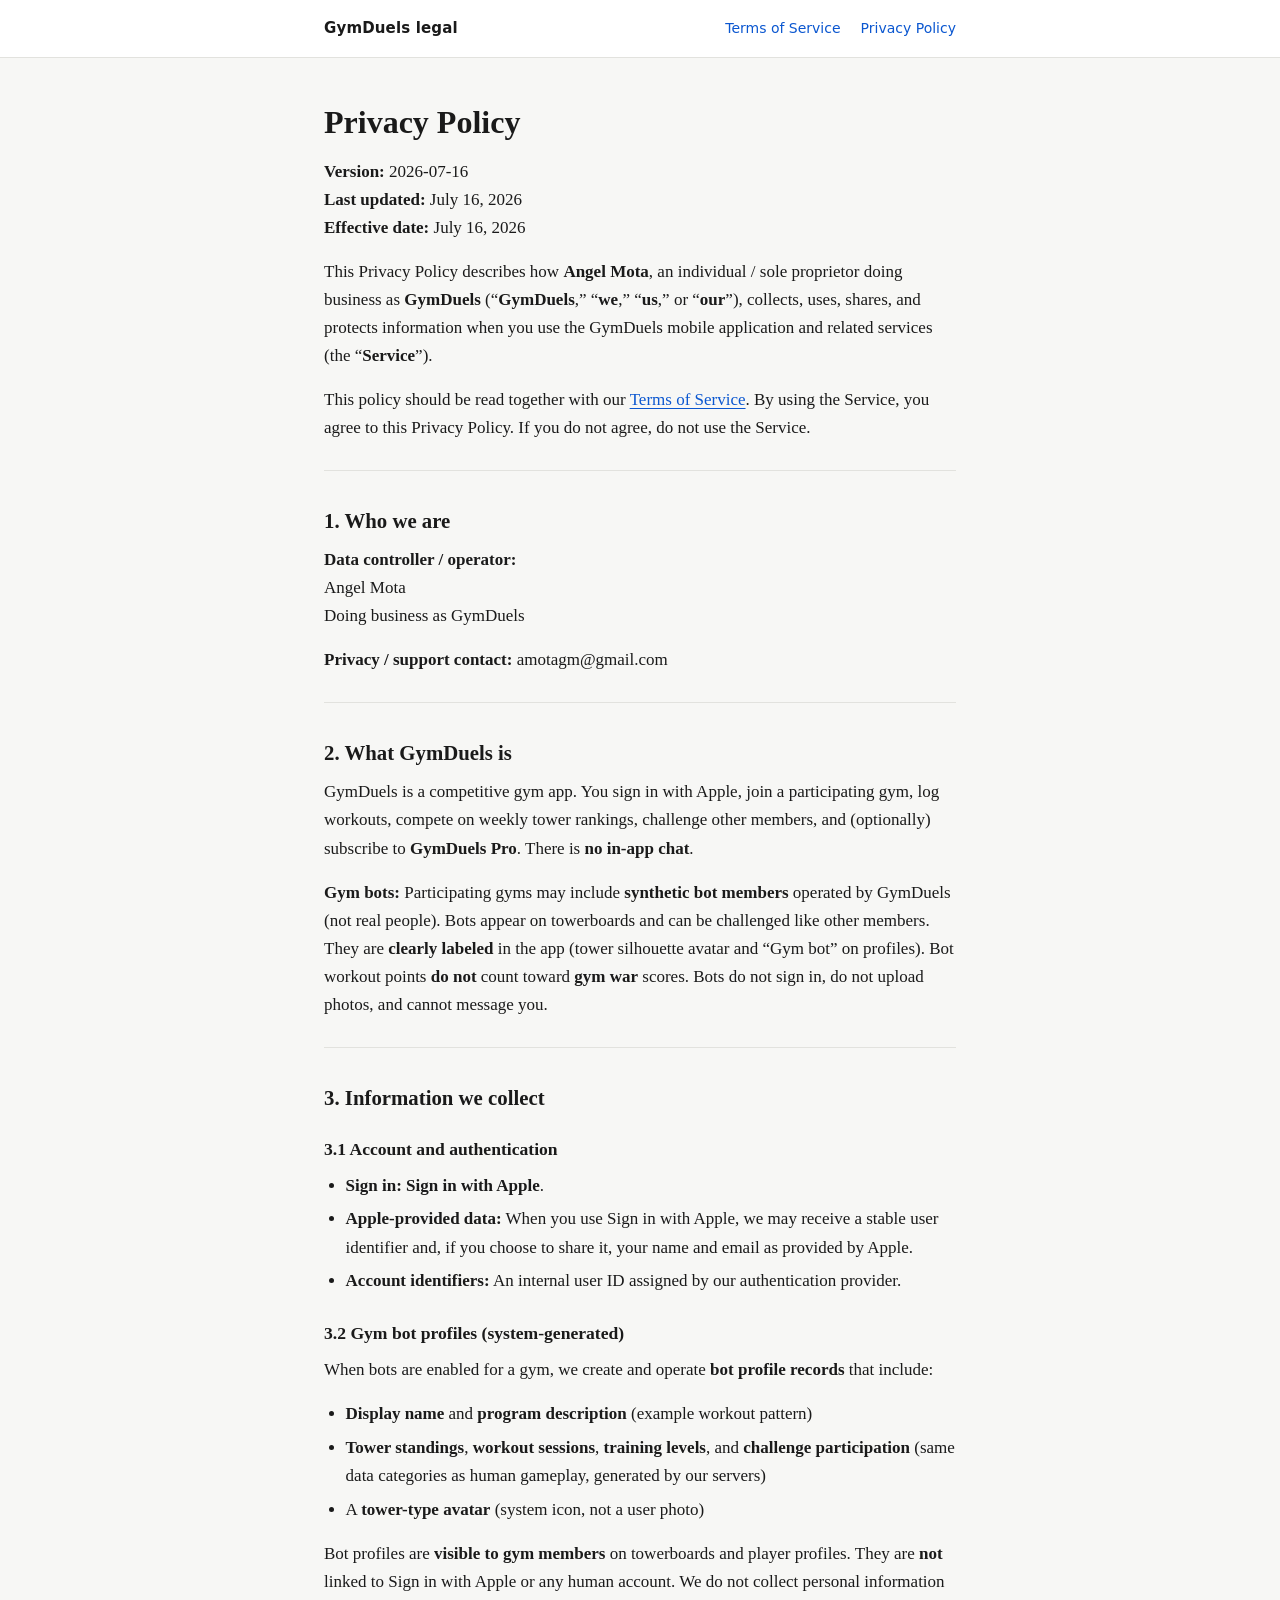
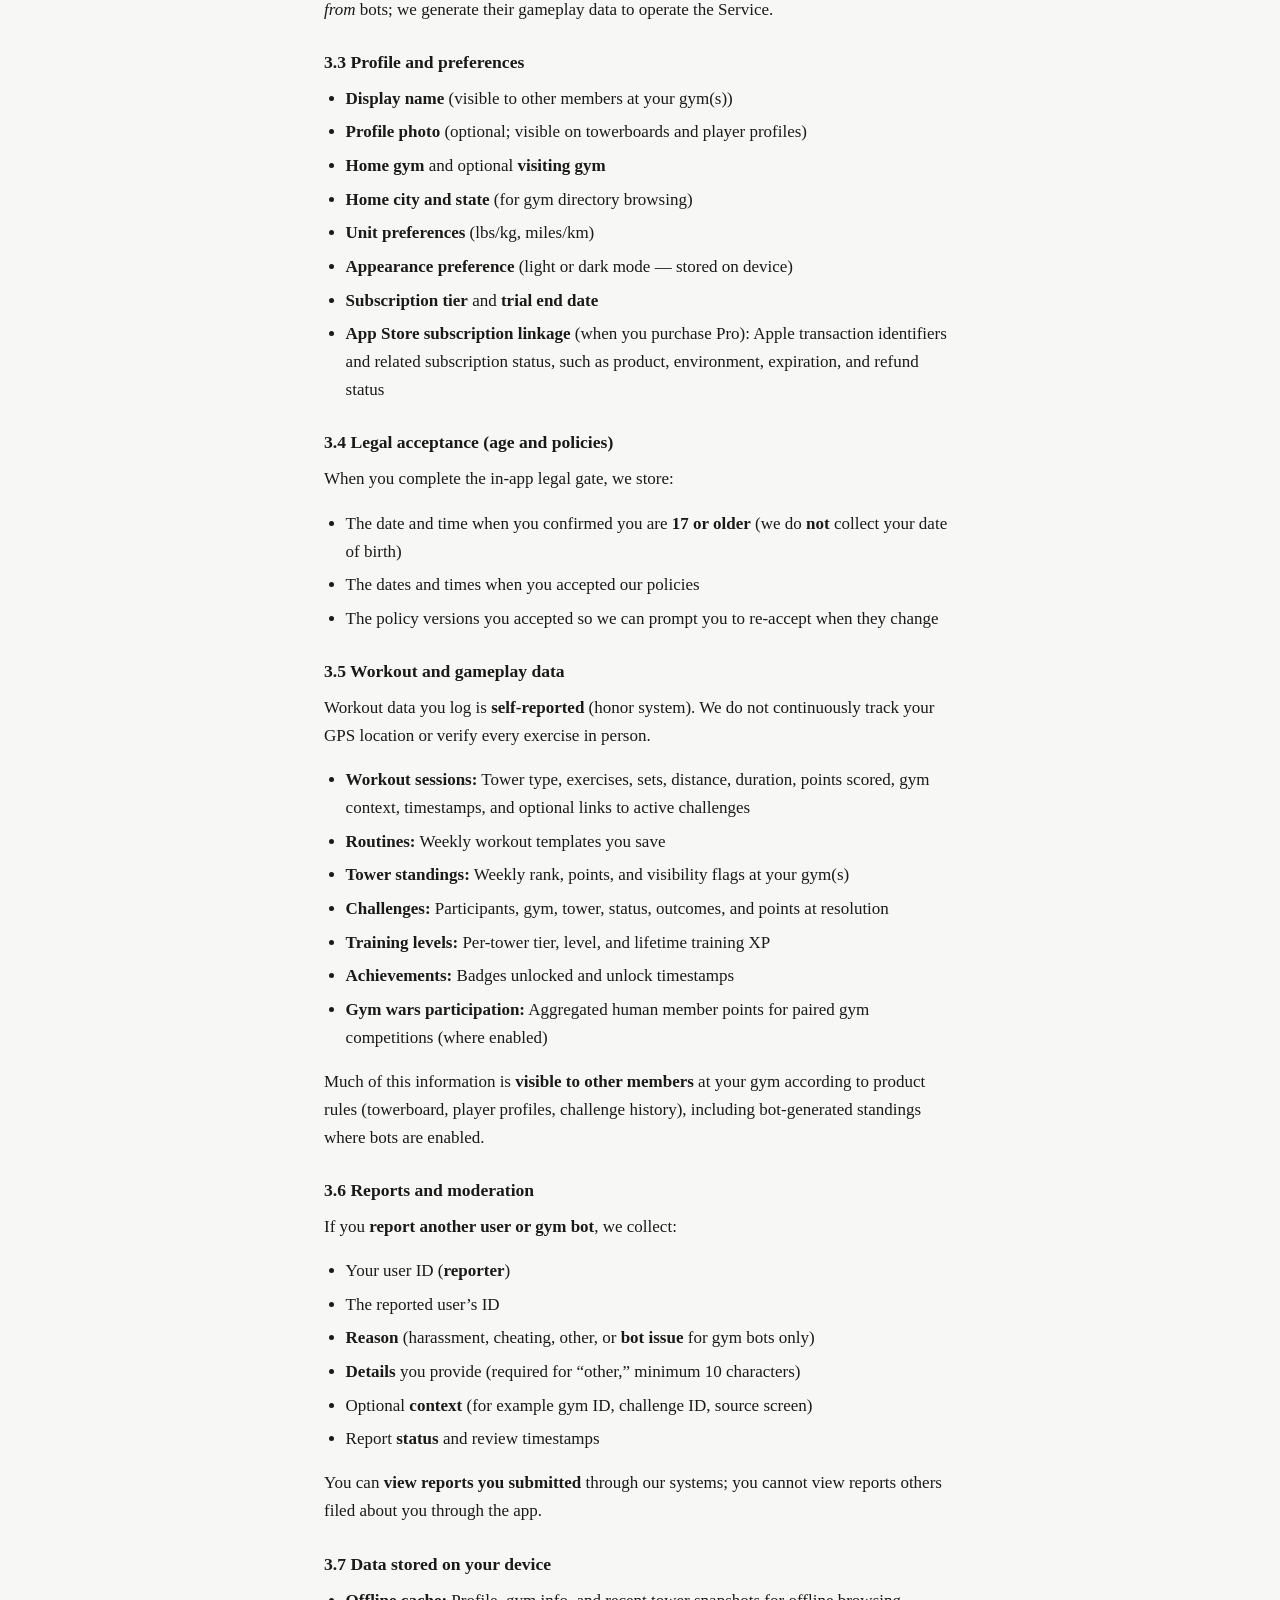
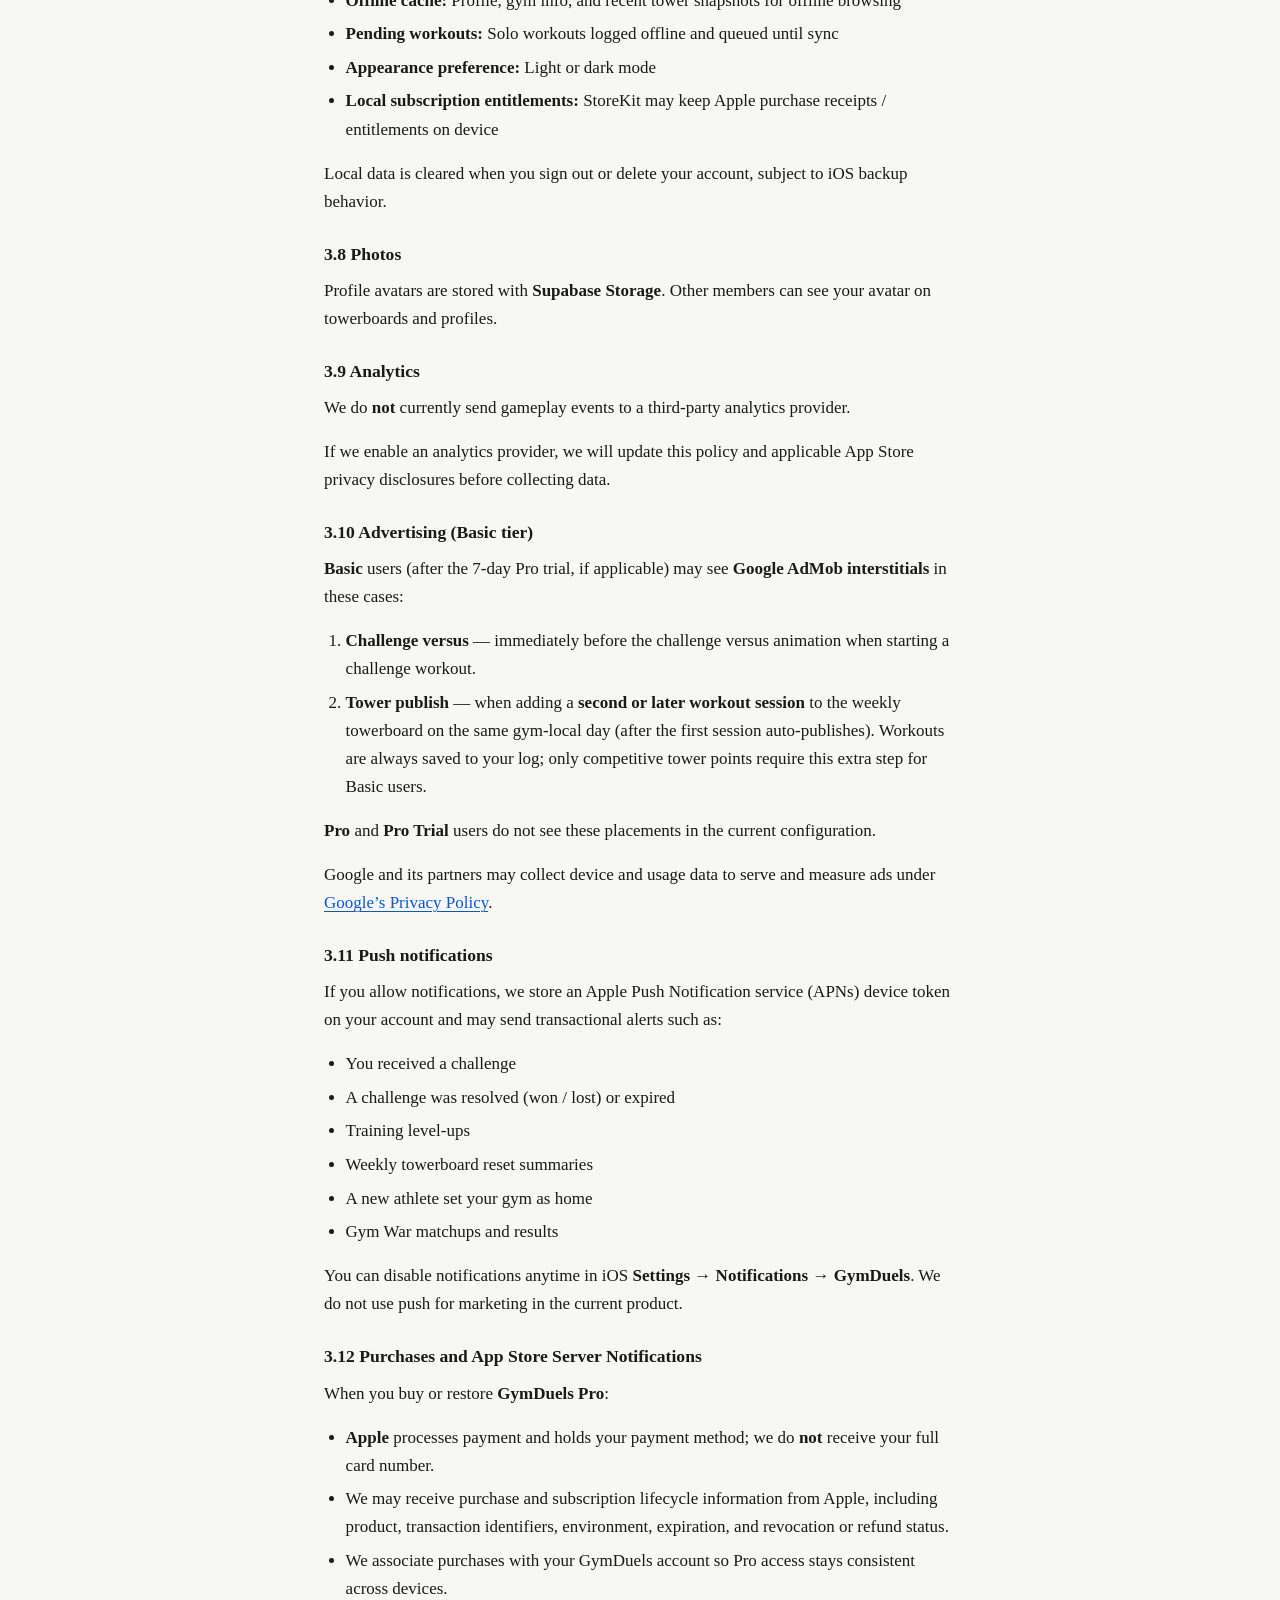
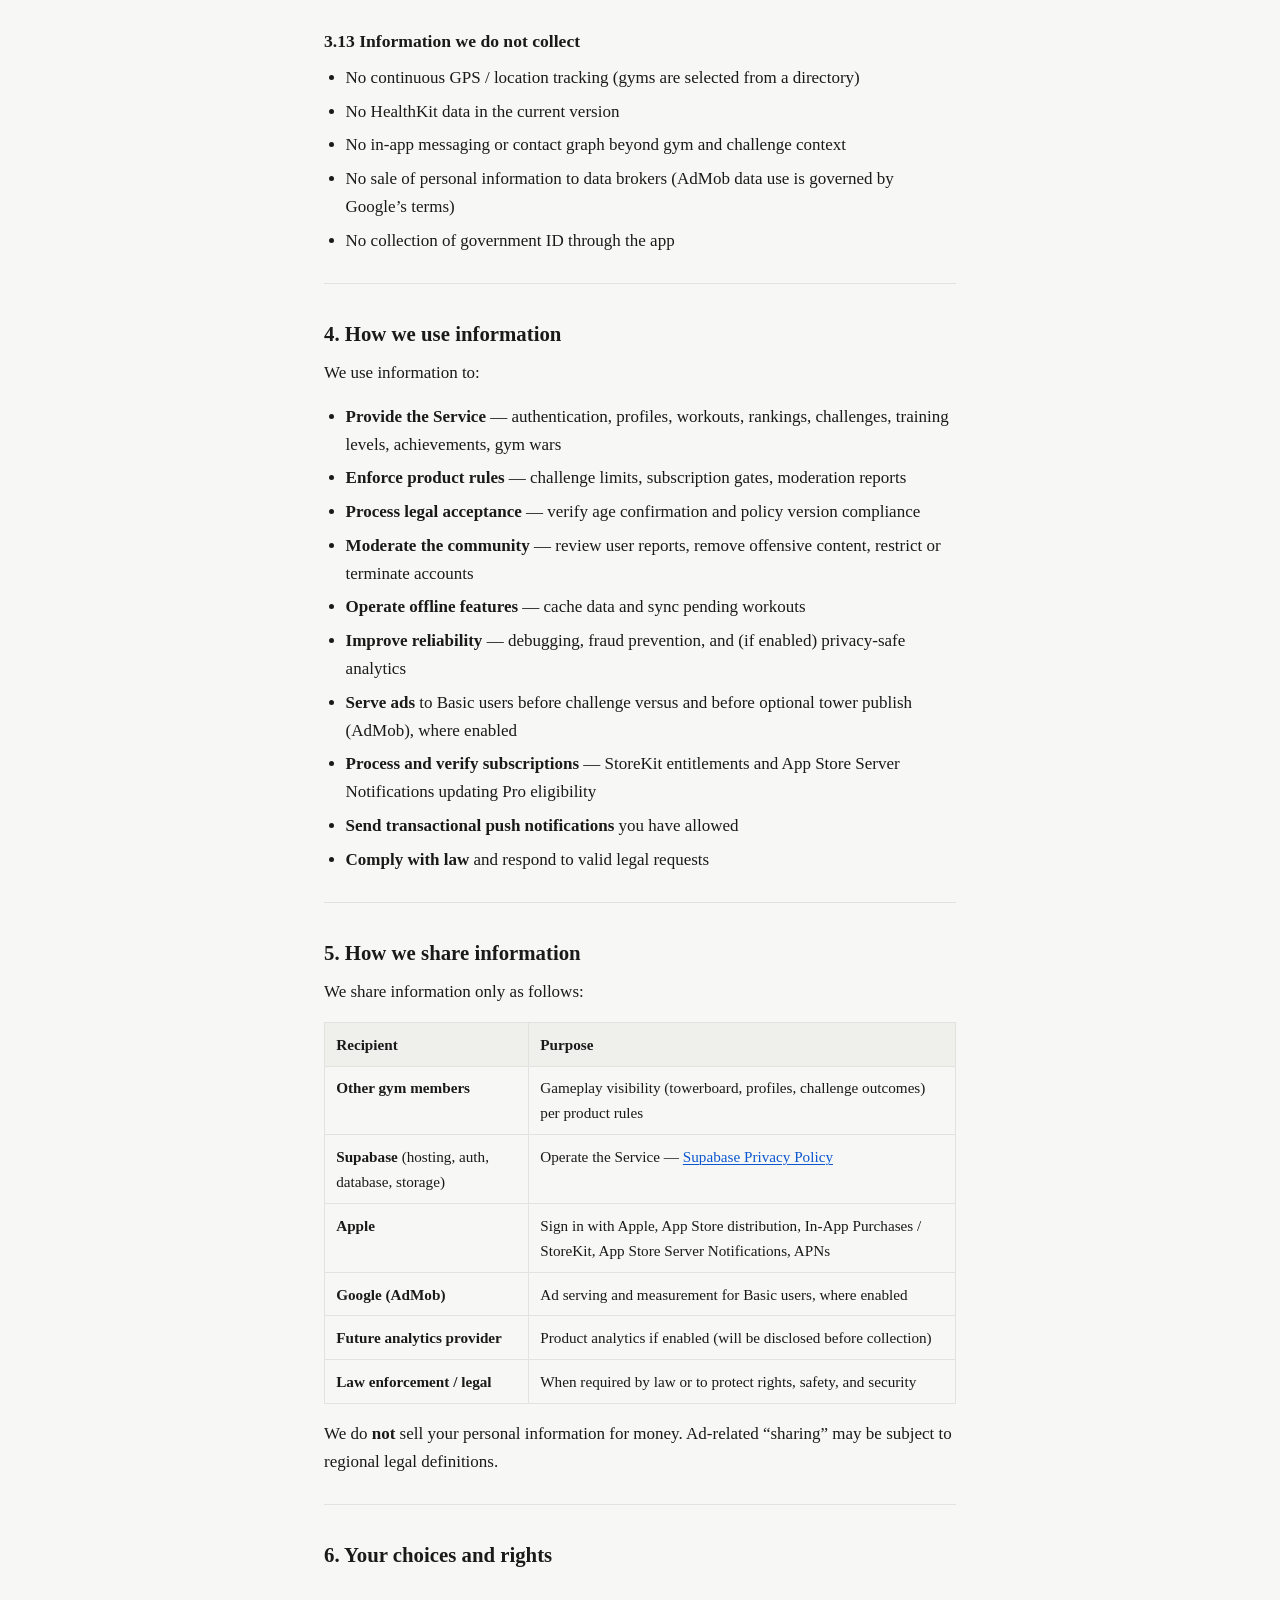
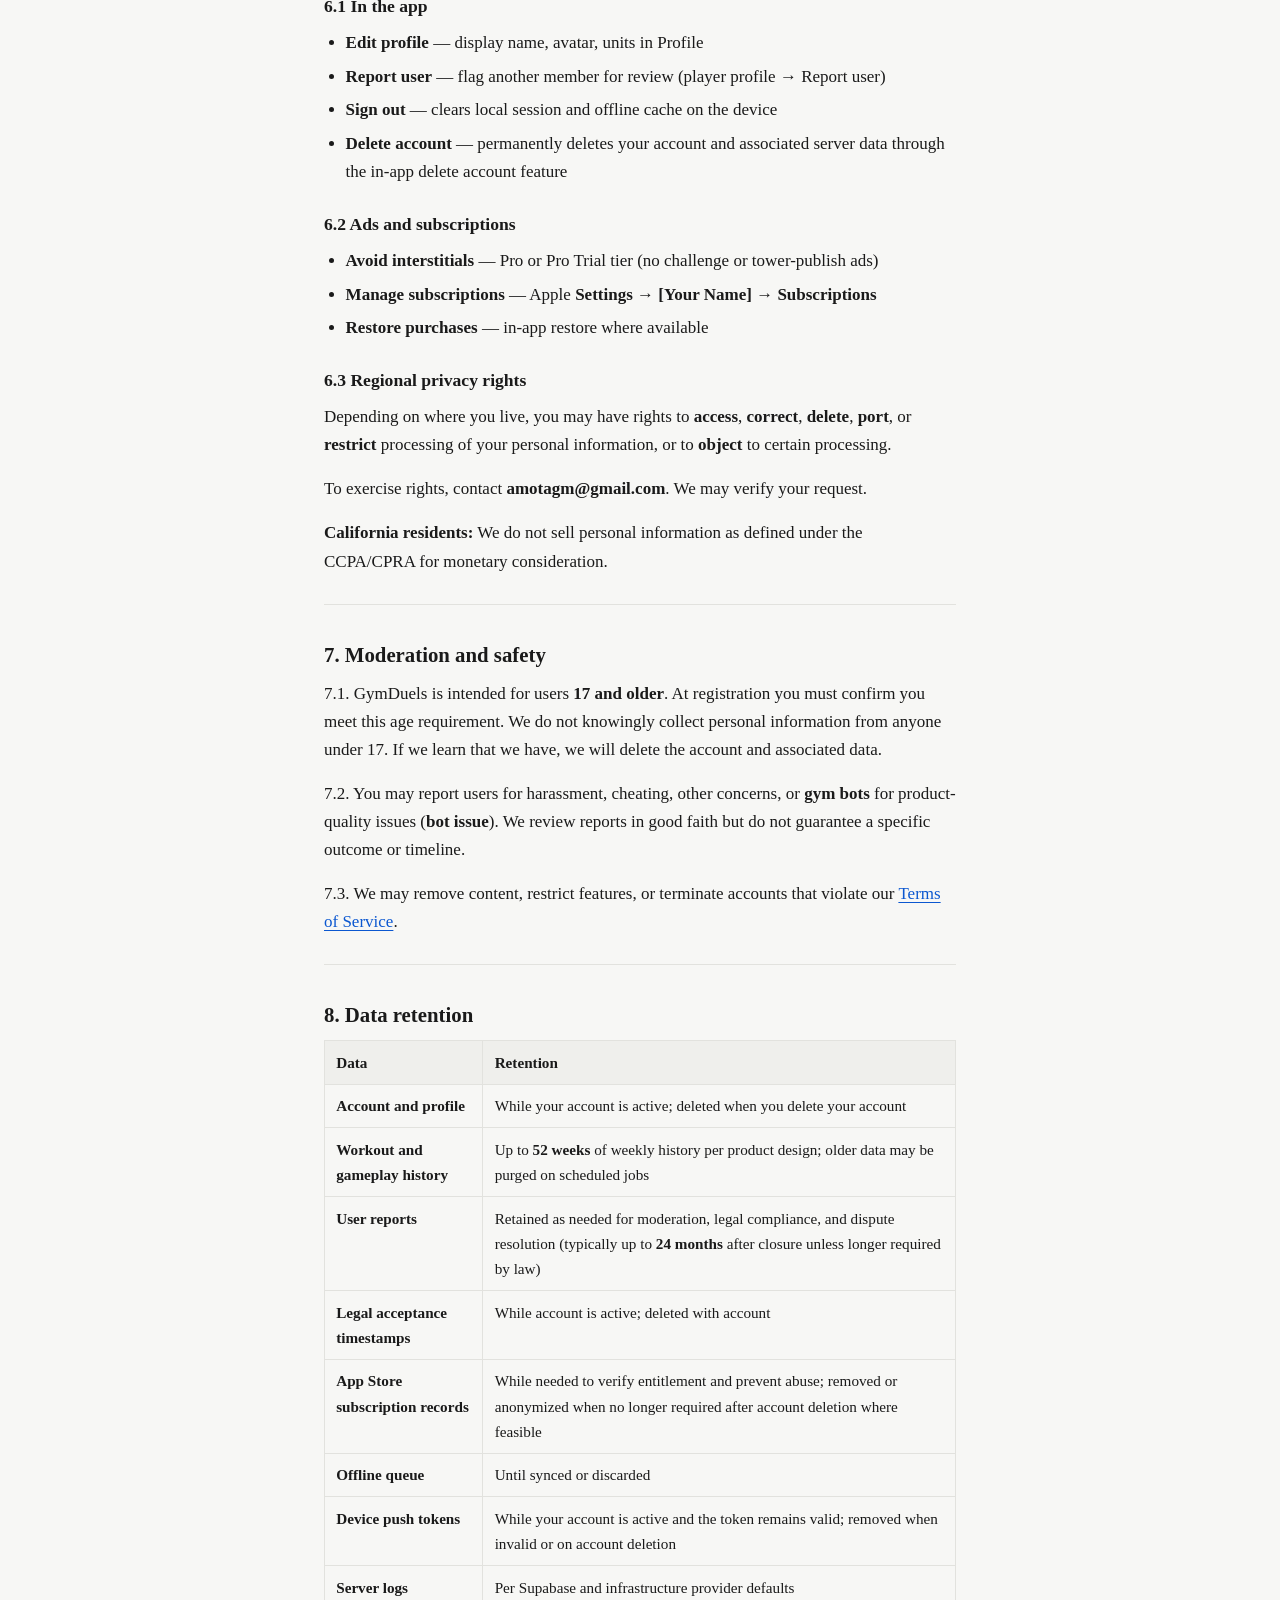
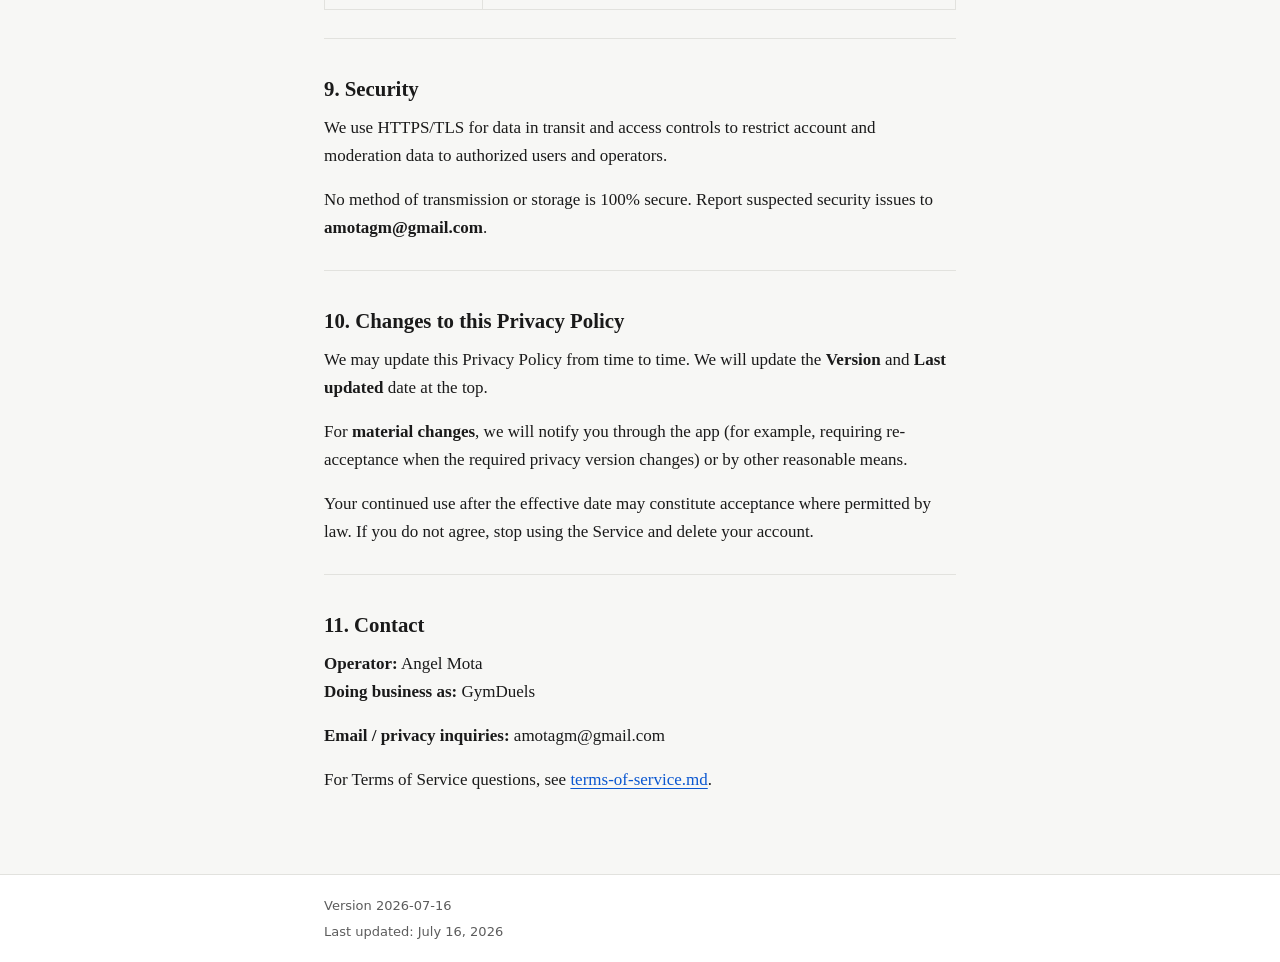
==== legal/privacy/index.html @ daf6d639 "Add GymDuels legal" ====
<!DOCTYPE html>
<html lang="en">
<head>
  <meta charset="utf-8">
  <meta name="viewport" content="width=device-width, initial-scale=1">
  <title>Privacy Policy — GymDuels</title>
  <meta name="description" content="GymDuels Privacy Policy">
  <link rel="stylesheet" href="../../assets/styles.css">
</head>
<body>
  <header class="site-header">
    <div class="site-header__inner">
      <a class="brand" href="../../">GymDuels legal</a>
      <nav class="nav" aria-label="Legal">
        <a href="../terms/">Terms of Service</a>
        <a href="../privacy/">Privacy Policy</a>
      </nav>
    </div>
  </header>
  <main>
    <article class="wrap doc">
      <h1>Privacy Policy</h1>
<p><strong>Version:</strong> 2026-07-16<br>
<strong>Last updated:</strong> July 16, 2026<br>
<strong>Effective date:</strong> July 16, 2026  </p>
<p>This Privacy Policy describes how <strong>Angel Mota</strong>, an individual / sole proprietor doing business as <strong>GymDuels</strong> (“<strong>GymDuels</strong>,” “<strong>we</strong>,” “<strong>us</strong>,” or “<strong>our</strong>”), collects, uses, shares, and protects information when you use the GymDuels mobile application and related services (the “<strong>Service</strong>”).</p>
<p>This policy should be read together with our <a href="../terms/">Terms of Service</a>. By using the Service, you agree to this Privacy Policy. If you do not agree, do not use the Service.</p>
<hr>
<h2>1. Who we are</h2>
<p><strong>Data controller / operator:</strong><br>
Angel Mota<br>
Doing business as GymDuels</p>
<p><strong>Privacy / support contact:</strong> amotagm@gmail.com  </p>
<hr>
<h2>2. What GymDuels is</h2>
<p>GymDuels is a competitive gym app. You sign in with Apple, join a participating gym, log workouts, compete on weekly tower rankings, challenge other members, and (optionally) subscribe to <strong>GymDuels Pro</strong>. There is <strong>no in-app chat</strong>.</p>
<p><strong>Gym bots:</strong> Participating gyms may include <strong>synthetic bot members</strong> operated by GymDuels (not real people). Bots appear on towerboards and can be challenged like other members. They are <strong>clearly labeled</strong> in the app (tower silhouette avatar and “Gym bot” on profiles). Bot workout points <strong>do not</strong> count toward <strong>gym war</strong> scores. Bots do not sign in, do not upload photos, and cannot message you.</p>
<hr>
<h2>3. Information we collect</h2>
<h3>3.1 Account and authentication</h3>
<ul>
<li><strong>Sign in:</strong> <strong>Sign in with Apple</strong>.</li>
<li><strong>Apple-provided data:</strong> When you use Sign in with Apple, we may receive a stable user identifier and, if you choose to share it, your name and email as provided by Apple.</li>
<li><strong>Account identifiers:</strong> An internal user ID assigned by our authentication provider.</li>
</ul>
<h3>3.2 Gym bot profiles (system-generated)</h3>
<p>When bots are enabled for a gym, we create and operate <strong>bot profile records</strong> that include:</p>
<ul>
<li><strong>Display name</strong> and <strong>program description</strong> (example workout pattern)</li>
<li><strong>Tower standings</strong>, <strong>workout sessions</strong>, <strong>training levels</strong>, and <strong>challenge participation</strong> (same data categories as human gameplay, generated by our servers)</li>
<li>A <strong>tower-type avatar</strong> (system icon, not a user photo)</li>
</ul>
<p>Bot profiles are <strong>visible to gym members</strong> on towerboards and player profiles. They are <strong>not</strong> linked to Sign in with Apple or any human account. We do not collect personal information <em>from</em> bots; we generate their gameplay data to operate the Service.</p>
<h3>3.3 Profile and preferences</h3>
<ul>
<li><strong>Display name</strong> (visible to other members at your gym(s))</li>
<li><strong>Profile photo</strong> (optional; visible on towerboards and player profiles)</li>
<li><strong>Home gym</strong> and optional <strong>visiting gym</strong></li>
<li><strong>Home city and state</strong> (for gym directory browsing)</li>
<li><strong>Unit preferences</strong> (lbs/kg, miles/km)</li>
<li><strong>Appearance preference</strong> (light or dark mode — stored on device)</li>
<li><strong>Subscription tier</strong> and <strong>trial end date</strong></li>
<li><strong>App Store subscription linkage</strong> (when you purchase Pro): Apple transaction identifiers and related subscription status, such as product, environment, expiration, and refund status</li>
</ul>
<h3>3.4 Legal acceptance (age and policies)</h3>
<p>When you complete the in-app legal gate, we store:</p>
<ul>
<li>The date and time when you confirmed you are <strong>17 or older</strong> (we do <strong>not</strong> collect your date of birth)</li>
<li>The dates and times when you accepted our policies</li>
<li>The policy versions you accepted so we can prompt you to re-accept when they change</li>
</ul>
<h3>3.5 Workout and gameplay data</h3>
<p>Workout data you log is <strong>self-reported</strong> (honor system). We do not continuously track your GPS location or verify every exercise in person.</p>
<ul>
<li><strong>Workout sessions:</strong> Tower type, exercises, sets, distance, duration, points scored, gym context, timestamps, and optional links to active challenges</li>
<li><strong>Routines:</strong> Weekly workout templates you save</li>
<li><strong>Tower standings:</strong> Weekly rank, points, and visibility flags at your gym(s)</li>
<li><strong>Challenges:</strong> Participants, gym, tower, status, outcomes, and points at resolution</li>
<li><strong>Training levels:</strong> Per-tower tier, level, and lifetime training XP</li>
<li><strong>Achievements:</strong> Badges unlocked and unlock timestamps</li>
<li><strong>Gym wars participation:</strong> Aggregated human member points for paired gym competitions (where enabled)</li>
</ul>
<p>Much of this information is <strong>visible to other members</strong> at your gym according to product rules (towerboard, player profiles, challenge history), including bot-generated standings where bots are enabled.</p>
<h3>3.6 Reports and moderation</h3>
<p>If you <strong>report another user or gym bot</strong>, we collect:</p>
<ul>
<li>Your user ID (<strong>reporter</strong>)</li>
<li>The reported user’s ID</li>
<li><strong>Reason</strong> (harassment, cheating, other, or <strong>bot issue</strong> for gym bots only)</li>
<li><strong>Details</strong> you provide (required for “other,” minimum 10 characters)</li>
<li>Optional <strong>context</strong> (for example gym ID, challenge ID, source screen)</li>
<li>Report <strong>status</strong> and review timestamps</li>
</ul>
<p>You can <strong>view reports you submitted</strong> through our systems; you cannot view reports others filed about you through the app.</p>
<h3>3.7 Data stored on your device</h3>
<ul>
<li><strong>Offline cache:</strong> Profile, gym info, and recent tower snapshots for offline browsing</li>
<li><strong>Pending workouts:</strong> Solo workouts logged offline and queued until sync</li>
<li><strong>Appearance preference:</strong> Light or dark mode</li>
<li><strong>Local subscription entitlements:</strong> StoreKit may keep Apple purchase receipts / entitlements on device</li>
</ul>
<p>Local data is cleared when you sign out or delete your account, subject to iOS backup behavior.</p>
<h3>3.8 Photos</h3>
<p>Profile avatars are stored with <strong>Supabase Storage</strong>. Other members can see your avatar on towerboards and profiles.</p>
<h3>3.9 Analytics</h3>
<p>We do <strong>not</strong> currently send gameplay events to a third-party analytics provider.</p>
<p>If we enable an analytics provider, we will update this policy and applicable App Store privacy disclosures before collecting data.</p>
<h3>3.10 Advertising (Basic tier)</h3>
<p><strong>Basic</strong> users (after the 7-day Pro trial, if applicable) may see <strong>Google AdMob interstitials</strong> in these cases:</p>
<ol>
<li><strong>Challenge versus</strong> — immediately before the challenge versus animation when starting a challenge workout.</li>
<li><strong>Tower publish</strong> — when adding a <strong>second or later workout session</strong> to the weekly towerboard on the same gym-local day (after the first session auto-publishes). Workouts are always saved to your log; only competitive tower points require this extra step for Basic users.</li>
</ol>
<p><strong>Pro</strong> and <strong>Pro Trial</strong> users do not see these placements in the current configuration.</p>
<p>Google and its partners may collect device and usage data to serve and measure ads under <a href="https://policies.google.com/privacy">Google’s Privacy Policy</a>.</p>
<h3>3.11 Push notifications</h3>
<p>If you allow notifications, we store an Apple Push Notification service (APNs) device token on your account and may send transactional alerts such as:</p>
<ul>
<li>You received a challenge</li>
<li>A challenge was resolved (won / lost) or expired</li>
<li>Training level-ups</li>
<li>Weekly towerboard reset summaries</li>
<li>A new athlete set your gym as home</li>
<li>Gym War matchups and results</li>
</ul>
<p>You can disable notifications anytime in iOS <strong>Settings → Notifications → GymDuels</strong>. We do not use push for marketing in the current product.</p>
<h3>3.12 Purchases and App Store Server Notifications</h3>
<p>When you buy or restore <strong>GymDuels Pro</strong>:</p>
<ul>
<li><strong>Apple</strong> processes payment and holds your payment method; we do <strong>not</strong> receive your full card number.</li>
<li>We may receive purchase and subscription lifecycle information from Apple, including product, transaction identifiers, environment, expiration, and revocation or refund status.</li>
<li>We associate purchases with your GymDuels account so Pro access stays consistent across devices.</li>
</ul>
<h3>3.13 Information we do not collect</h3>
<ul>
<li>No continuous GPS / location tracking (gyms are selected from a directory)</li>
<li>No HealthKit data in the current version</li>
<li>No in-app messaging or contact graph beyond gym and challenge context</li>
<li>No sale of personal information to data brokers (AdMob data use is governed by Google’s terms)</li>
<li>No collection of government ID through the app</li>
</ul>
<hr>
<h2>4. How we use information</h2>
<p>We use information to:</p>
<ul>
<li><strong>Provide the Service</strong> — authentication, profiles, workouts, rankings, challenges, training levels, achievements, gym wars</li>
<li><strong>Enforce product rules</strong> — challenge limits, subscription gates, moderation reports</li>
<li><strong>Process legal acceptance</strong> — verify age confirmation and policy version compliance</li>
<li><strong>Moderate the community</strong> — review user reports, remove offensive content, restrict or terminate accounts</li>
<li><strong>Operate offline features</strong> — cache data and sync pending workouts</li>
<li><strong>Improve reliability</strong> — debugging, fraud prevention, and (if enabled) privacy-safe analytics</li>
<li><strong>Serve ads</strong> to Basic users before challenge versus and before optional tower publish (AdMob), where enabled</li>
<li><strong>Process and verify subscriptions</strong> — StoreKit entitlements and App Store Server Notifications updating Pro eligibility</li>
<li><strong>Send transactional push notifications</strong> you have allowed</li>
<li><strong>Comply with law</strong> and respond to valid legal requests</li>
</ul>
<hr>
<h2>5. How we share information</h2>
<p>We share information only as follows:</p>
<table>
<thead>
<tr>
<th>Recipient</th>
<th>Purpose</th>
</tr>
</thead>
<tbody>
<tr>
<td><strong>Other gym members</strong></td>
<td>Gameplay visibility (towerboard, profiles, challenge outcomes) per product rules</td>
</tr>
<tr>
<td><strong>Supabase</strong> (hosting, auth, database, storage)</td>
<td>Operate the Service — <a href="https://supabase.com/privacy">Supabase Privacy Policy</a></td>
</tr>
<tr>
<td><strong>Apple</strong></td>
<td>Sign in with Apple, App Store distribution, In-App Purchases / StoreKit, App Store Server Notifications, APNs</td>
</tr>
<tr>
<td><strong>Google (AdMob)</strong></td>
<td>Ad serving and measurement for Basic users, where enabled</td>
</tr>
<tr>
<td><strong>Future analytics provider</strong></td>
<td>Product analytics if enabled (will be disclosed before collection)</td>
</tr>
<tr>
<td><strong>Law enforcement / legal</strong></td>
<td>When required by law or to protect rights, safety, and security</td>
</tr>
</tbody>
</table>
<p>We do <strong>not</strong> sell your personal information for money. Ad-related “sharing” may be subject to regional legal definitions.</p>
<hr>
<h2>6. Your choices and rights</h2>
<h3>6.1 In the app</h3>
<ul>
<li><strong>Edit profile</strong> — display name, avatar, units in Profile</li>
<li><strong>Report user</strong> — flag another member for review (player profile → Report user)</li>
<li><strong>Sign out</strong> — clears local session and offline cache on the device</li>
<li><strong>Delete account</strong> — permanently deletes your account and associated server data through the in-app delete account feature</li>
</ul>
<h3>6.2 Ads and subscriptions</h3>
<ul>
<li><strong>Avoid interstitials</strong> — Pro or Pro Trial tier (no challenge or tower-publish ads)</li>
<li><strong>Manage subscriptions</strong> — Apple <strong>Settings → [Your Name] → Subscriptions</strong></li>
<li><strong>Restore purchases</strong> — in-app restore where available</li>
</ul>
<h3>6.3 Regional privacy rights</h3>
<p>Depending on where you live, you may have rights to <strong>access</strong>, <strong>correct</strong>, <strong>delete</strong>, <strong>port</strong>, or <strong>restrict</strong> processing of your personal information, or to <strong>object</strong> to certain processing.</p>
<p>To exercise rights, contact <strong>amotagm@gmail.com</strong>. We may verify your request.</p>
<p><strong>California residents:</strong> We do not sell personal information as defined under the CCPA/CPRA for monetary consideration.</p>
<hr>
<h2>7. Moderation and safety</h2>
<p>7.1. GymDuels is intended for users <strong>17 and older</strong>. At registration you must confirm you meet this age requirement. We do not knowingly collect personal information from anyone under 17. If we learn that we have, we will delete the account and associated data.</p>
<p>7.2. You may report users for harassment, cheating, other concerns, or <strong>gym bots</strong> for product-quality issues (<strong>bot issue</strong>). We review reports in good faith but do not guarantee a specific outcome or timeline.</p>
<p>7.3. We may remove content, restrict features, or terminate accounts that violate our <a href="../terms/">Terms of Service</a>.</p>
<hr>
<h2>8. Data retention</h2>
<table>
<thead>
<tr>
<th>Data</th>
<th>Retention</th>
</tr>
</thead>
<tbody>
<tr>
<td><strong>Account and profile</strong></td>
<td>While your account is active; deleted when you delete your account</td>
</tr>
<tr>
<td><strong>Workout and gameplay history</strong></td>
<td>Up to <strong>52 weeks</strong> of weekly history per product design; older data may be purged on scheduled jobs</td>
</tr>
<tr>
<td><strong>User reports</strong></td>
<td>Retained as needed for moderation, legal compliance, and dispute resolution (typically up to <strong>24 months</strong> after closure unless longer required by law)</td>
</tr>
<tr>
<td><strong>Legal acceptance timestamps</strong></td>
<td>While account is active; deleted with account</td>
</tr>
<tr>
<td><strong>App Store subscription records</strong></td>
<td>While needed to verify entitlement and prevent abuse; removed or anonymized when no longer required after account deletion where feasible</td>
</tr>
<tr>
<td><strong>Offline queue</strong></td>
<td>Until synced or discarded</td>
</tr>
<tr>
<td><strong>Device push tokens</strong></td>
<td>While your account is active and the token remains valid; removed when invalid or on account deletion</td>
</tr>
<tr>
<td><strong>Server logs</strong></td>
<td>Per Supabase and infrastructure provider defaults</td>
</tr>
</tbody>
</table>
<hr>
<h2>9. Security</h2>
<p>We use HTTPS/TLS for data in transit and access controls to restrict account and moderation data to authorized users and operators.</p>
<p>No method of transmission or storage is 100% secure. Report suspected security issues to <strong>amotagm@gmail.com</strong>.</p>
<hr>
<h2>10. Changes to this Privacy Policy</h2>
<p>We may update this Privacy Policy from time to time. We will update the <strong>Version</strong> and <strong>Last updated</strong> date at the top.</p>
<p>For <strong>material changes</strong>, we will notify you through the app (for example, requiring re-acceptance when the required privacy version changes) or by other reasonable means.</p>
<p>Your continued use after the effective date may constitute acceptance where permitted by law. If you do not agree, stop using the Service and delete your account.</p>
<hr>
<h2>11. Contact</h2>
<p><strong>Operator:</strong> Angel Mota<br>
<strong>Doing business as:</strong> GymDuels</p>
<p><strong>Email / privacy inquiries:</strong> amotagm@gmail.com  </p>
<p>For Terms of Service questions, see <a href="../terms/">terms-of-service.md</a>.</p>
    </article>
  </main>
  <footer class="site-footer">
    <div class="site-footer__inner">
      <p>Version 2026-07-16</p>
      <p>Last updated: July 16, 2026</p>
    </div>
  </footer>
</body>
</html>
---- assets/styles.css ----
:root {
  --bg: #f7f7f5;
  --surface: #ffffff;
  --text: #1a1a1a;
  --muted: #5c5c5c;
  --border: #e2e2de;
  --link: #0b57d0;
  --link-hover: #0842a0;
  --max: 42rem;
}

*,
*::before,
*::after {
  box-sizing: border-box;
}

html {
  -webkit-text-size-adjust: 100%;
  scroll-behavior: smooth;
}

body {
  margin: 0;
  font-family: "Iowan Old Style", "Palatino Linotype", Palatino, "Book Antiqua", Georgia, serif;
  font-size: 1.0625rem;
  line-height: 1.65;
  color: var(--text);
  background: var(--bg);
}

a {
  color: var(--link);
  text-decoration-thickness: 1px;
  text-underline-offset: 0.15em;
}

a:hover {
  color: var(--link-hover);
}

.site-header {
  border-bottom: 1px solid var(--border);
  background: var(--surface);
}

.site-header__inner,
.site-footer__inner,
.wrap {
  max-width: var(--max);
  margin: 0 auto;
  padding: 1rem 1.25rem;
}

.site-header__inner {
  display: flex;
  flex-wrap: wrap;
  align-items: baseline;
  justify-content: space-between;
  gap: 0.75rem 1.5rem;
}

.brand {
  font-family: ui-sans-serif, system-ui, -apple-system, "Segoe UI", sans-serif;
  font-size: 0.9375rem;
  font-weight: 650;
  letter-spacing: 0.01em;
  color: var(--text);
  text-decoration: none;
}

.brand:hover {
  color: var(--text);
}

.nav {
  display: flex;
  flex-wrap: wrap;
  gap: 0.85rem 1.25rem;
  font-family: ui-sans-serif, system-ui, -apple-system, "Segoe UI", sans-serif;
  font-size: 0.875rem;
}

.nav a {
  text-decoration: none;
}

.nav a:hover {
  text-decoration: underline;
}

main {
  padding: 1.75rem 0 3rem;
}

.home {
  max-width: var(--max);
  margin: 0 auto;
  padding: 3rem 1.25rem 4rem;
}

.home h1 {
  margin: 0 0 0.5rem;
  font-size: clamp(1.75rem, 4vw, 2.25rem);
  line-height: 1.2;
  font-weight: 700;
}

.home p {
  margin: 0 0 2rem;
  color: var(--muted);
  font-size: 1.05rem;
}

.home-links {
  list-style: none;
  margin: 0;
  padding: 0;
  display: grid;
  gap: 0.75rem;
}

.home-links a {
  display: block;
  padding: 1rem 1.15rem;
  background: var(--surface);
  border: 1px solid var(--border);
  border-radius: 6px;
  text-decoration: none;
  color: var(--text);
  font-family: ui-sans-serif, system-ui, -apple-system, "Segoe UI", sans-serif;
  font-weight: 600;
}

.home-links a:hover {
  border-color: #c8c8c2;
  color: var(--link);
}

.doc h1 {
  margin: 0 0 1rem;
  font-size: clamp(1.6rem, 3.5vw, 2rem);
  line-height: 1.25;
}

.doc h2 {
  margin: 2rem 0 0.75rem;
  font-size: 1.3rem;
  line-height: 1.3;
  padding-top: 0.25rem;
}

.doc h3 {
  margin: 1.5rem 0 0.5rem;
  font-size: 1.1rem;
}

.doc p,
.doc ul,
.doc ol,
.doc table {
  margin: 0 0 1rem;
}

.doc ul,
.doc ol {
  padding-left: 1.35rem;
}

.doc li {
  margin-bottom: 0.35rem;
}

.doc li > ul,
.doc li > ol {
  margin-top: 0.35rem;
  margin-bottom: 0.35rem;
}

.doc hr {
  border: 0;
  border-top: 1px solid var(--border);
  margin: 1.75rem 0;
}

.doc code {
  font-family: ui-monospace, "SF Mono", Menlo, Consolas, monospace;
  font-size: 0.9em;
  background: #eeeef0;
  padding: 0.1em 0.35em;
  border-radius: 3px;
  word-break: break-word;
}

.doc table {
  width: 100%;
  border-collapse: collapse;
  font-size: 0.95rem;
  display: block;
  overflow-x: auto;
  -webkit-overflow-scrolling: touch;
}

.doc th,
.doc td {
  border: 1px solid var(--border);
  padding: 0.55rem 0.7rem;
  text-align: left;
  vertical-align: top;
}

.doc th {
  background: #efefec;
  font-weight: 650;
}

.doc em {
  font-style: italic;
}

.site-footer {
  border-top: 1px solid var(--border);
  background: var(--surface);
  color: var(--muted);
  font-family: ui-sans-serif, system-ui, -apple-system, "Segoe UI", sans-serif;
  font-size: 0.8125rem;
}

.site-footer p {
  margin: 0.25rem 0;
}

@media (max-width: 480px) {
  body {
    font-size: 1rem;
  }

  .doc th,
  .doc td {
    padding: 0.45rem 0.55rem;
  }
}
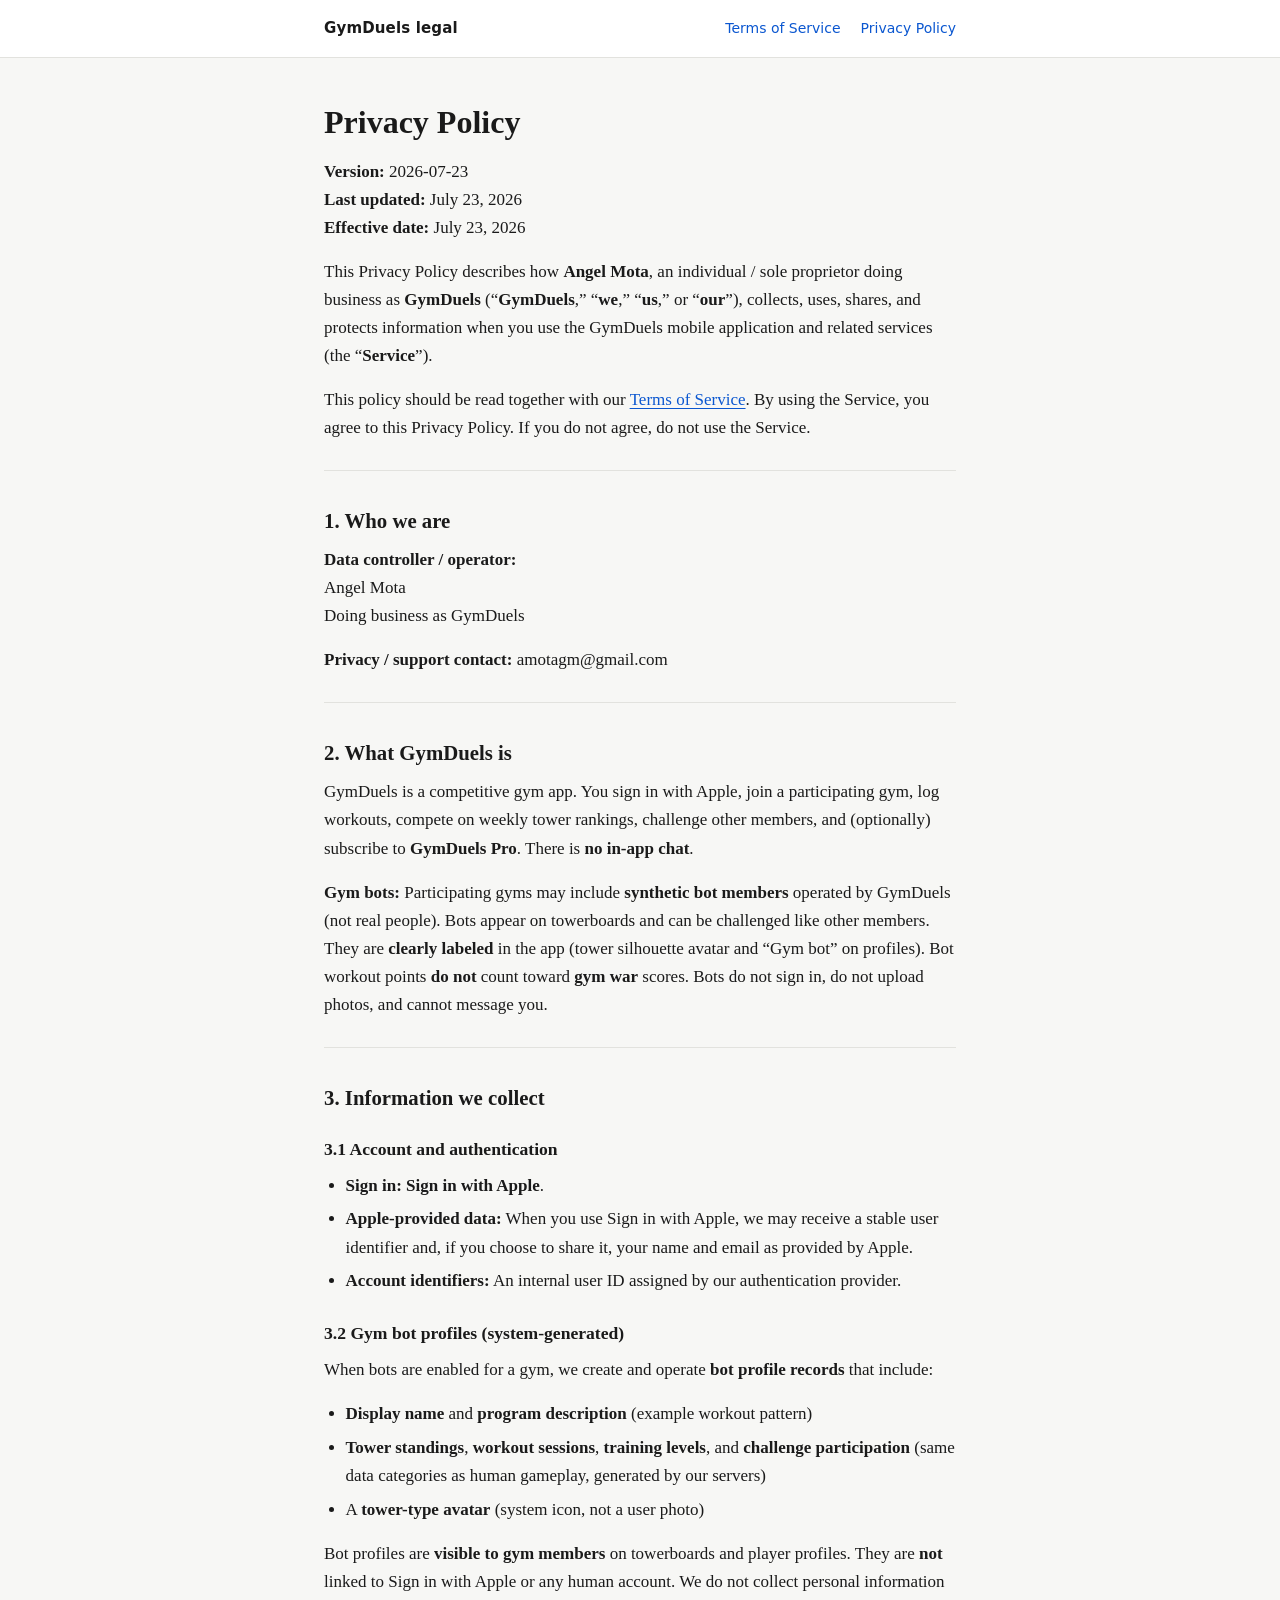
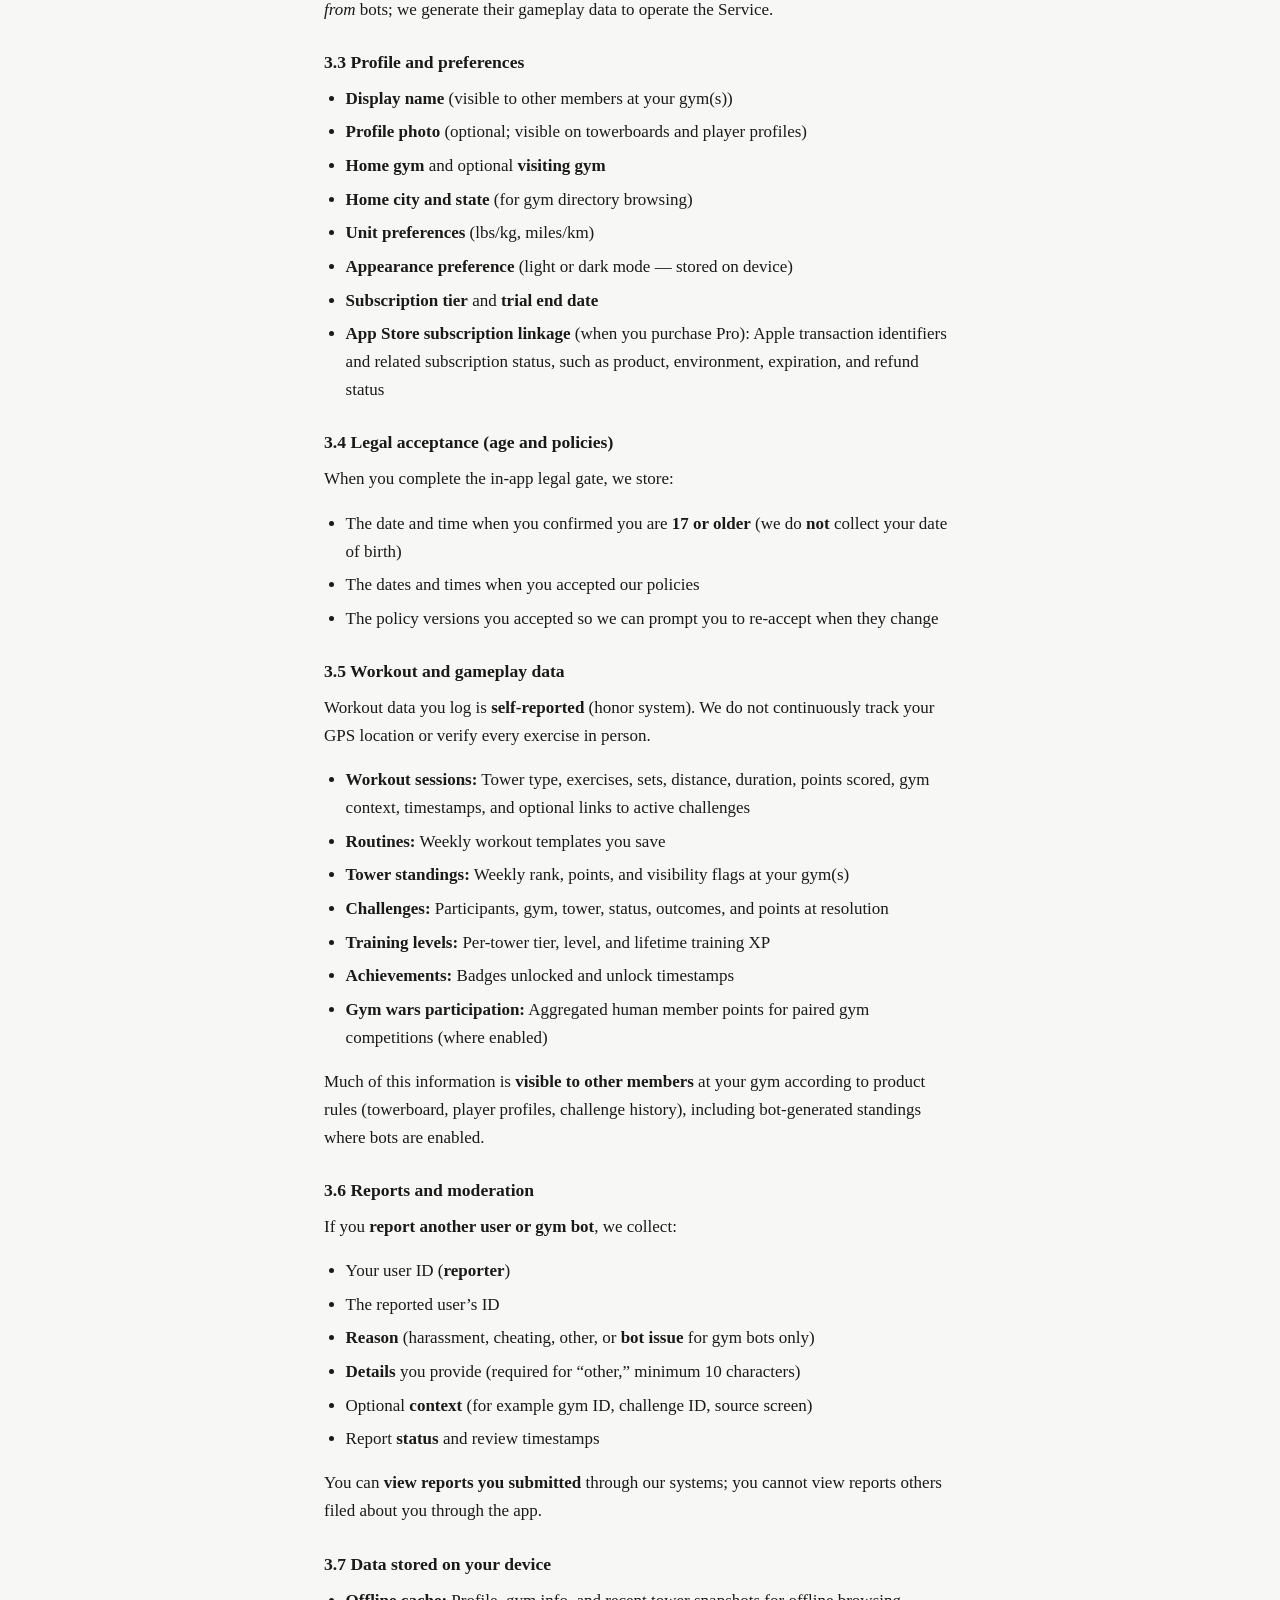
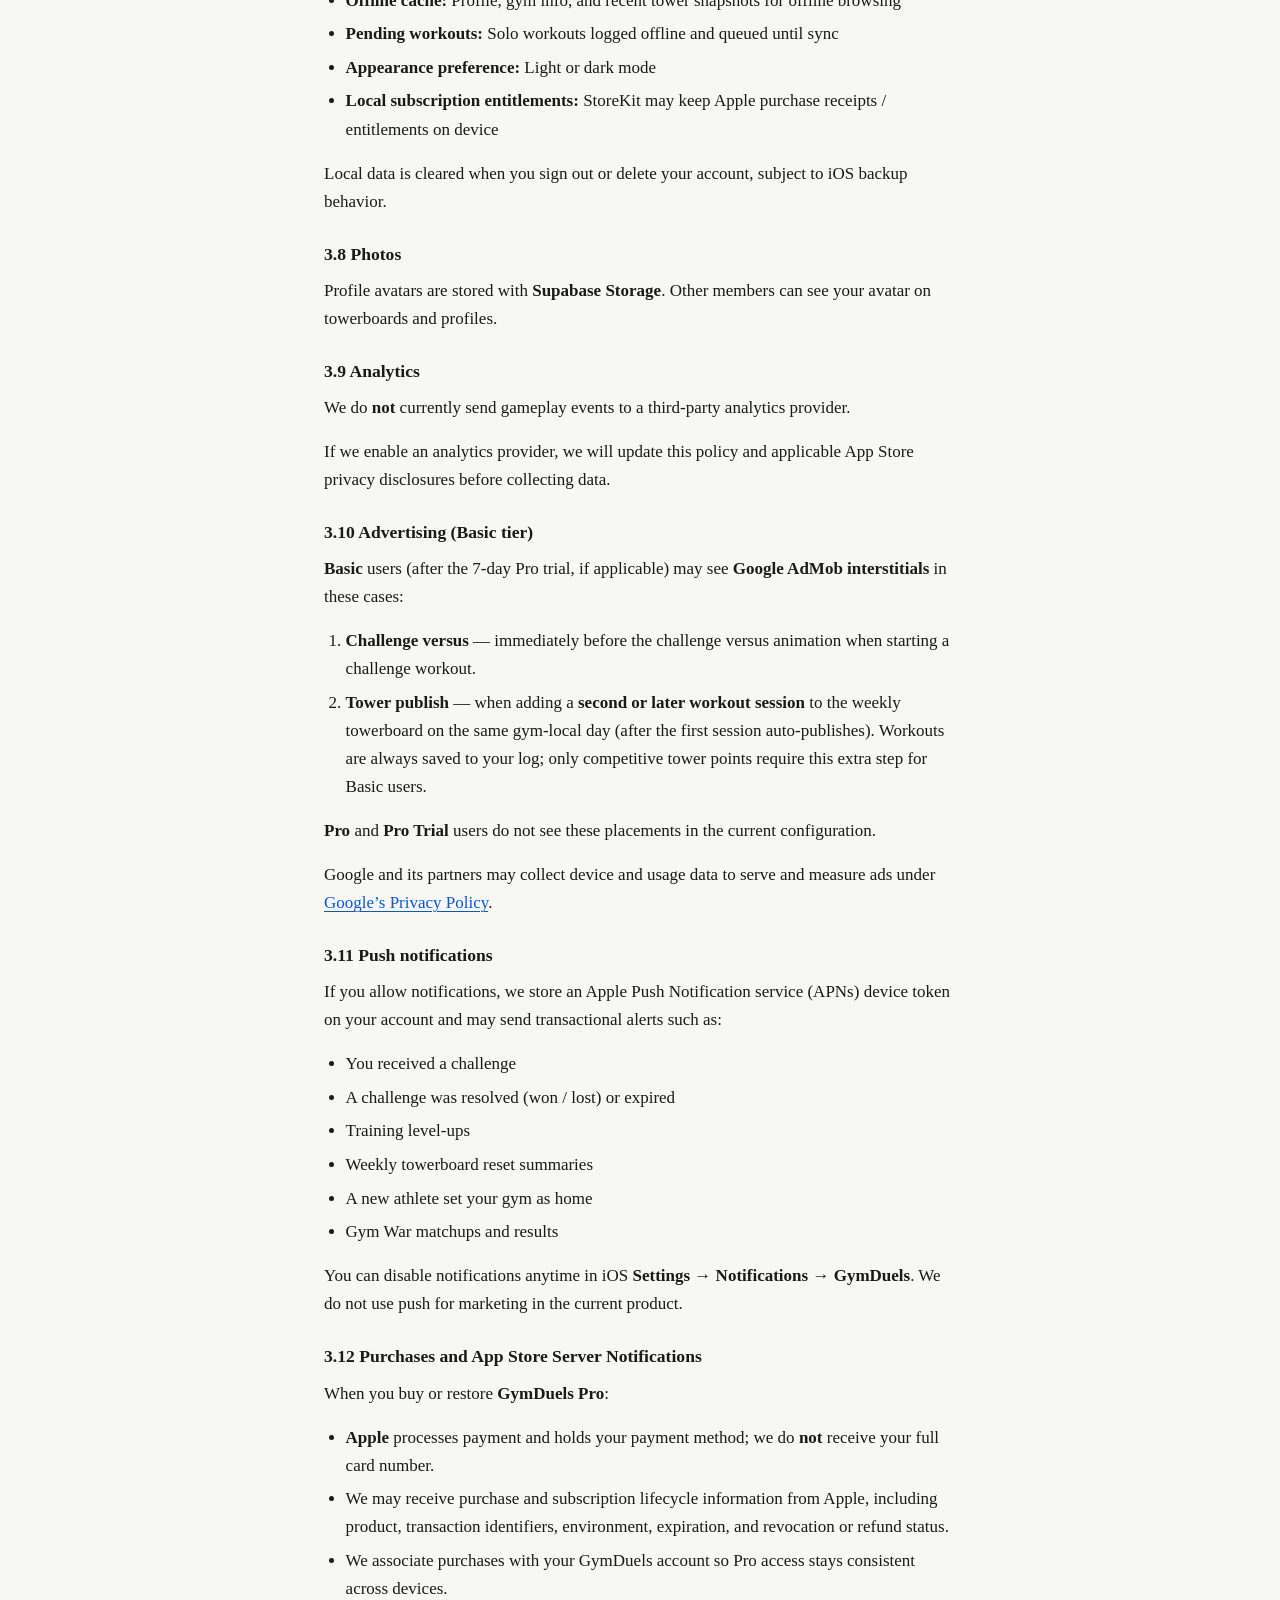
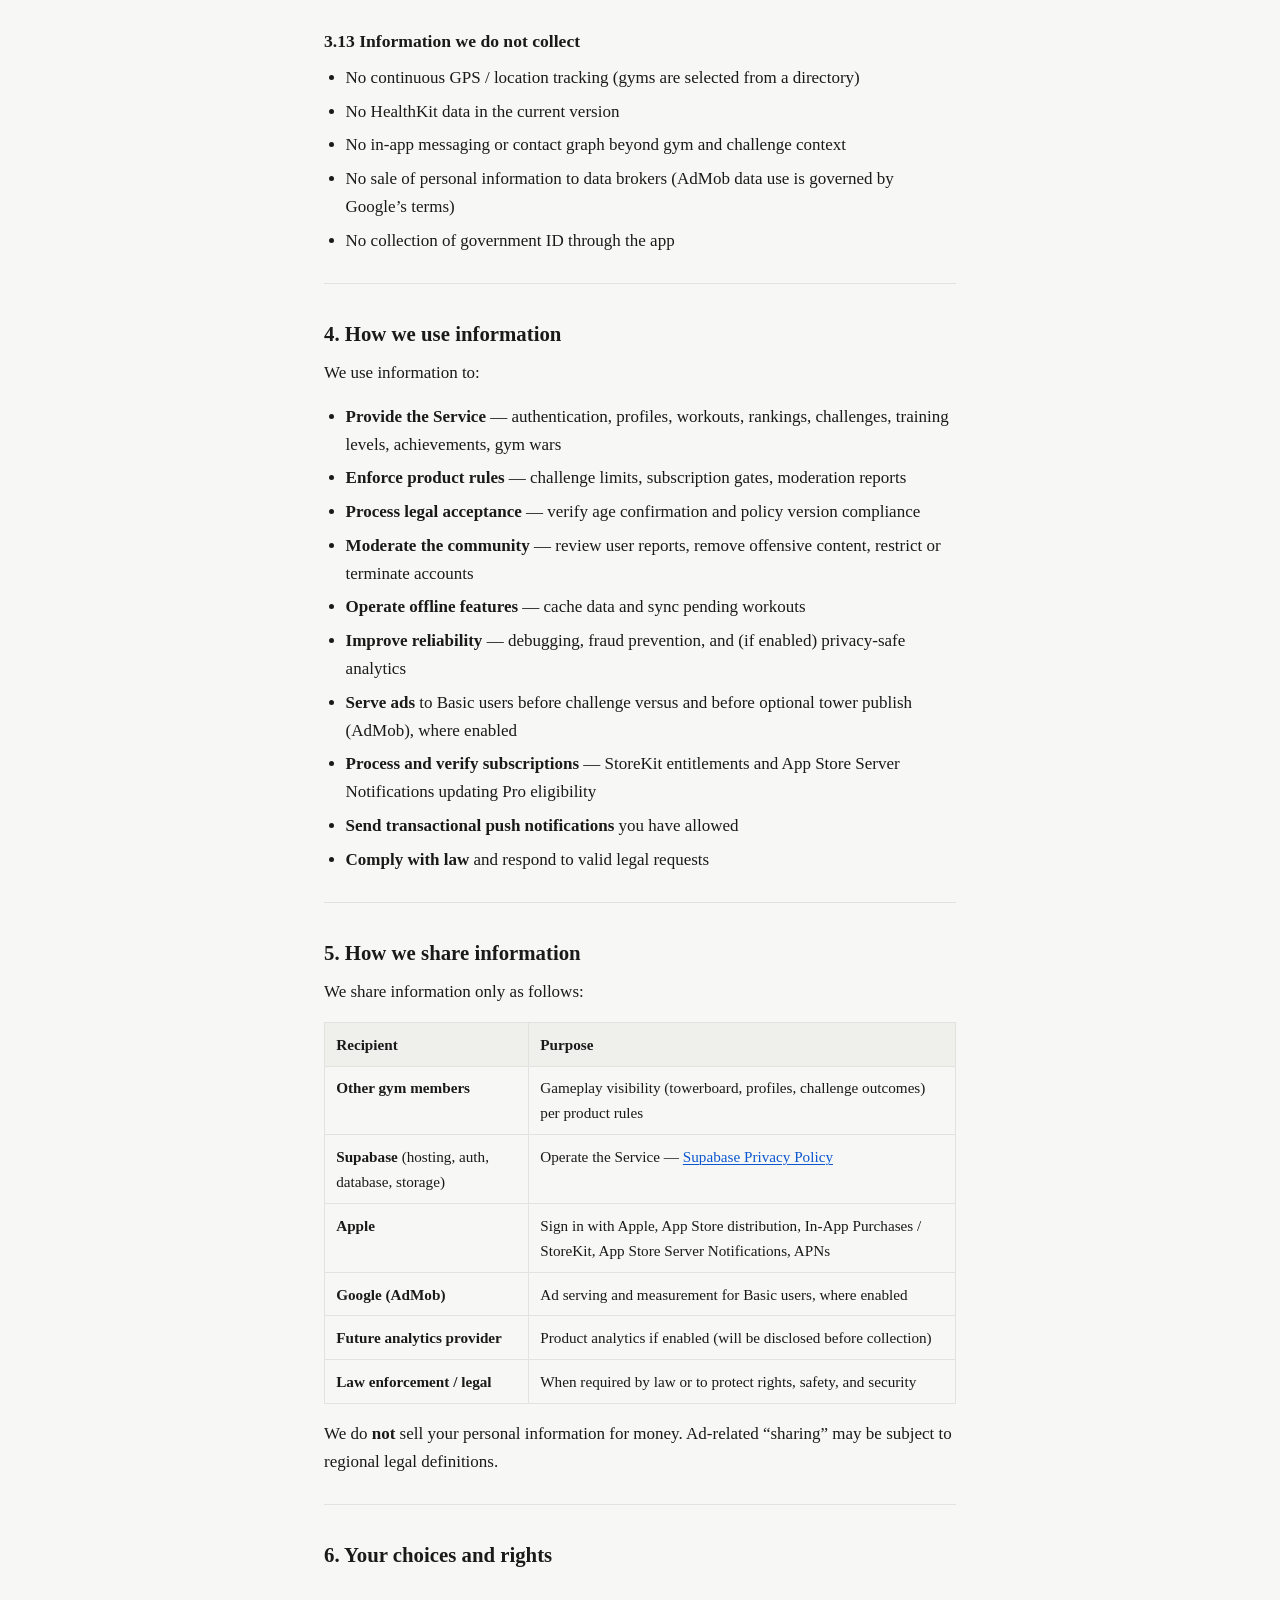
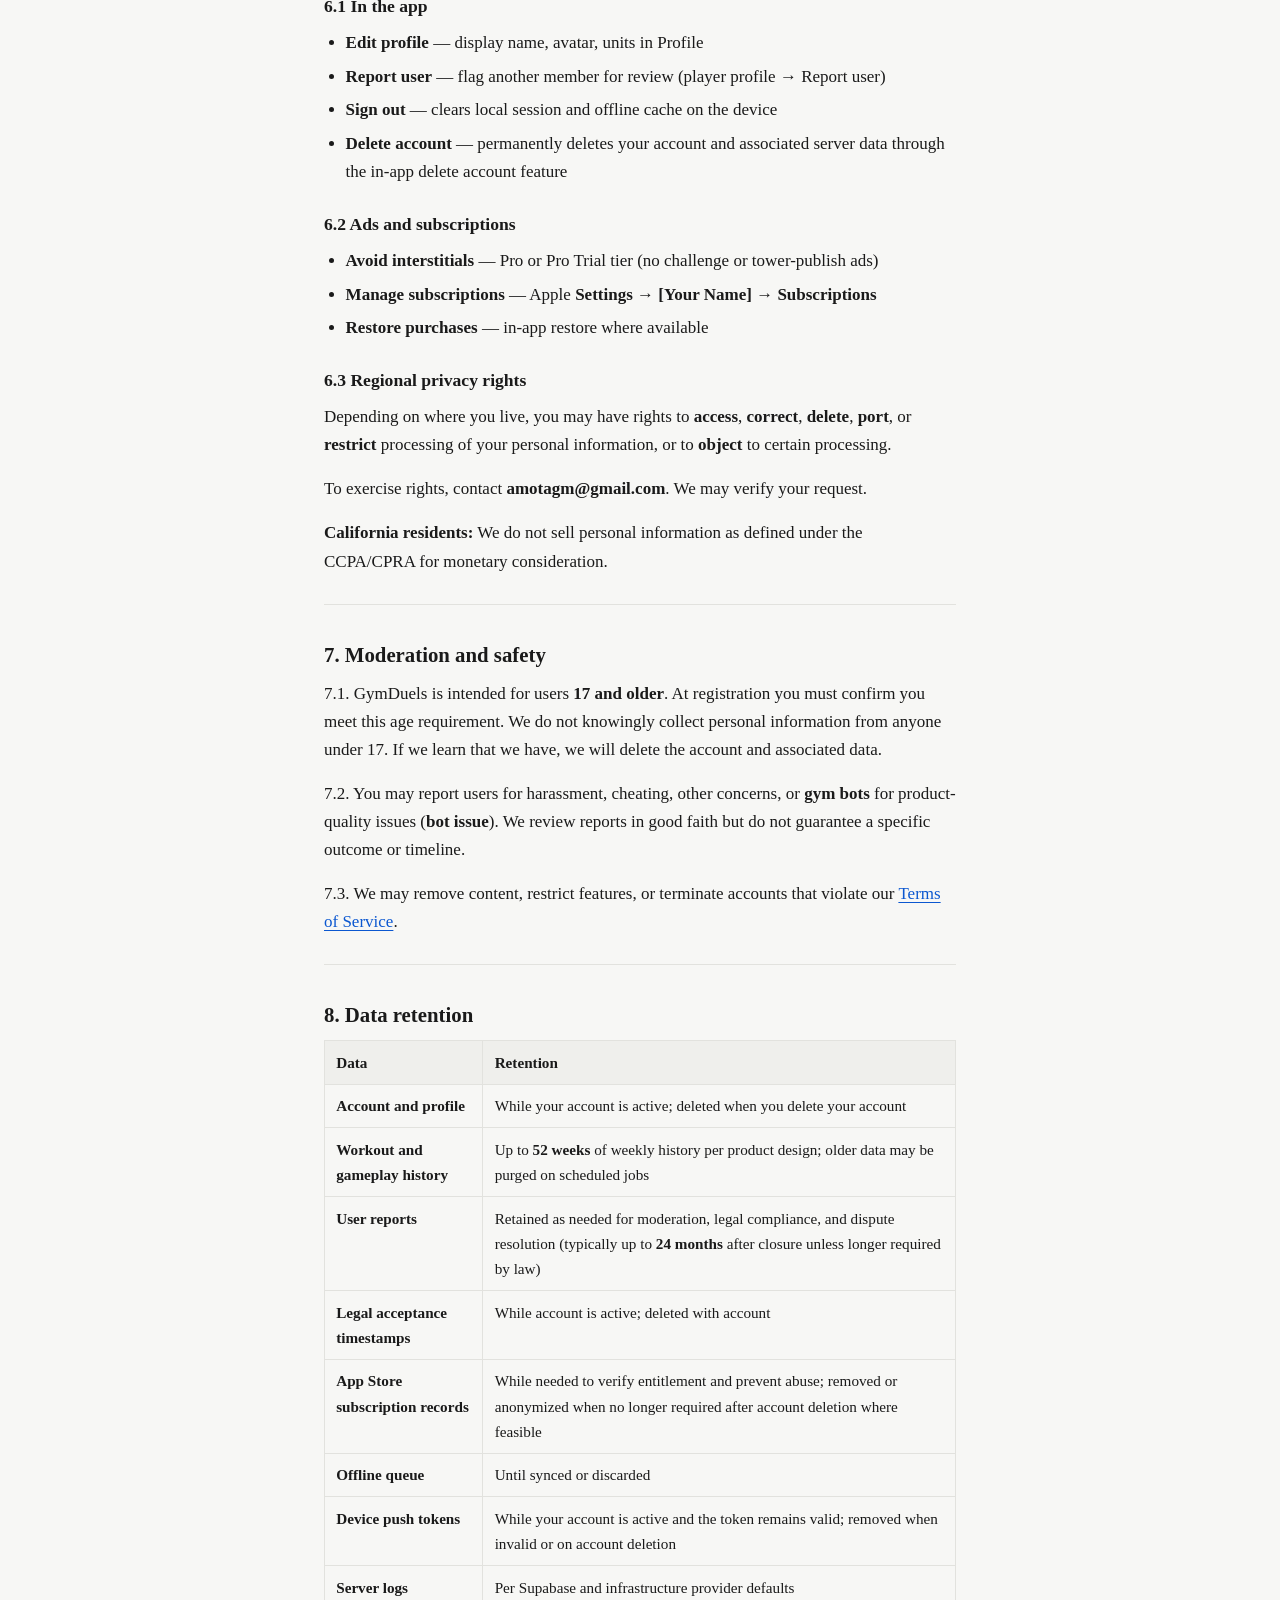
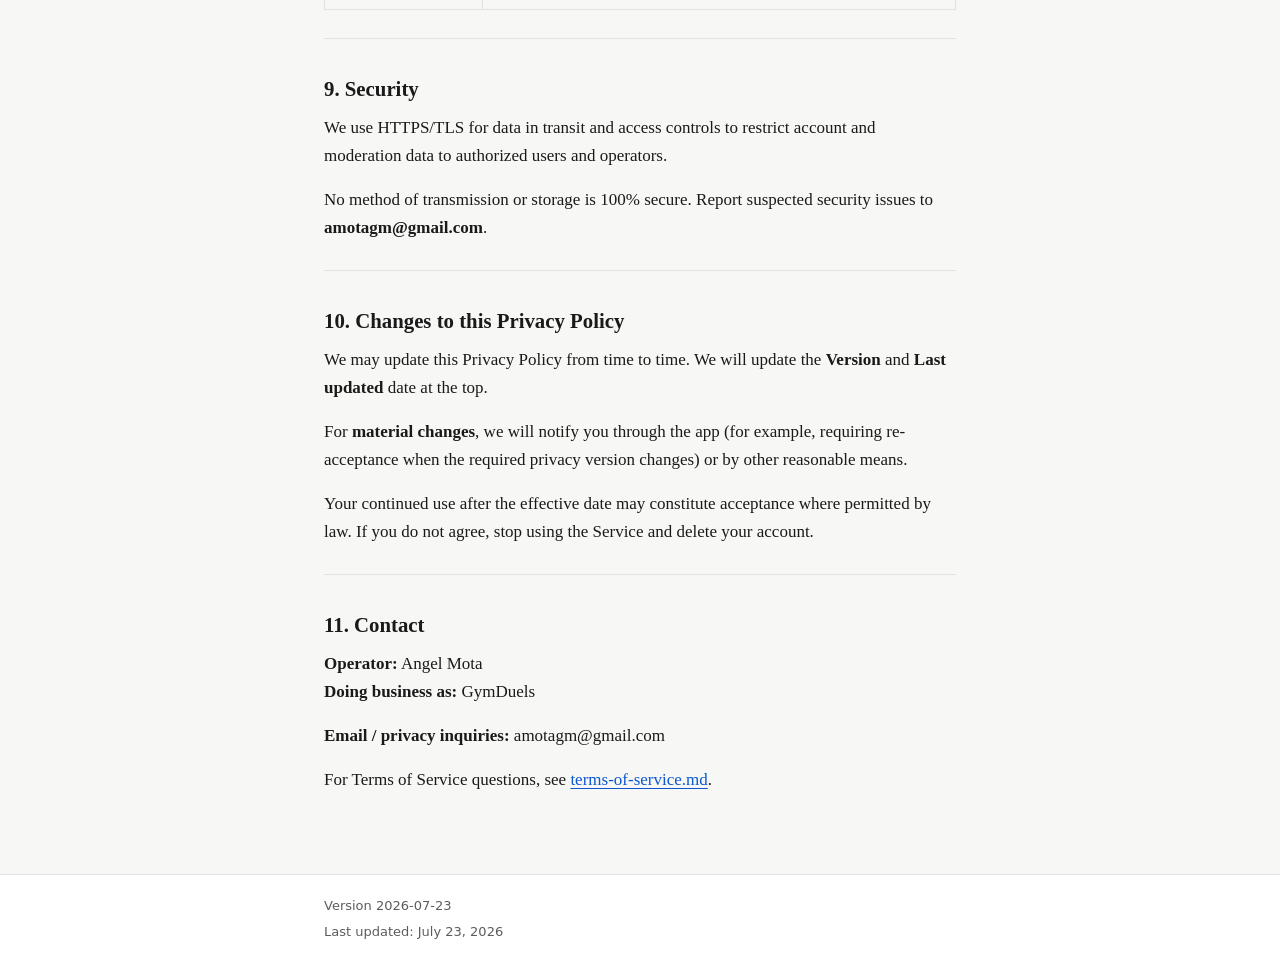
==== commit fc0c4a10: "bumping date" ====
--- a/legal/privacy/index.html
+++ b/legal/privacy/index.html
@@ -20,9 +20,9 @@
   <main>
     <article class="wrap doc">
       <h1>Privacy Policy</h1>
-<p><strong>Version:</strong> 2026-07-16<br>
-<strong>Last updated:</strong> July 16, 2026<br>
-<strong>Effective date:</strong> July 16, 2026  </p>
+<p><strong>Version:</strong> 2026-07-23<br>
+<strong>Last updated:</strong> July 23, 2026<br>
+<strong>Effective date:</strong> July 23, 2026  </p>
 <p>This Privacy Policy describes how <strong>Angel Mota</strong>, an individual / sole proprietor doing business as <strong>GymDuels</strong> (“<strong>GymDuels</strong>,” “<strong>we</strong>,” “<strong>us</strong>,” or “<strong>our</strong>”), collects, uses, shares, and protects information when you use the GymDuels mobile application and related services (the “<strong>Service</strong>”).</p>
 <p>This policy should be read together with our <a href="../terms/">Terms of Service</a>. By using the Service, you agree to this Privacy Policy. If you do not agree, do not use the Service.</p>
 <hr>
@@ -279,8 +279,8 @@
   </main>
   <footer class="site-footer">
     <div class="site-footer__inner">
-      <p>Version 2026-07-16</p>
-      <p>Last updated: July 16, 2026</p>
+      <p>Version 2026-07-23</p>
+      <p>Last updated: July 23, 2026</p>
     </div>
   </footer>
 </body>
